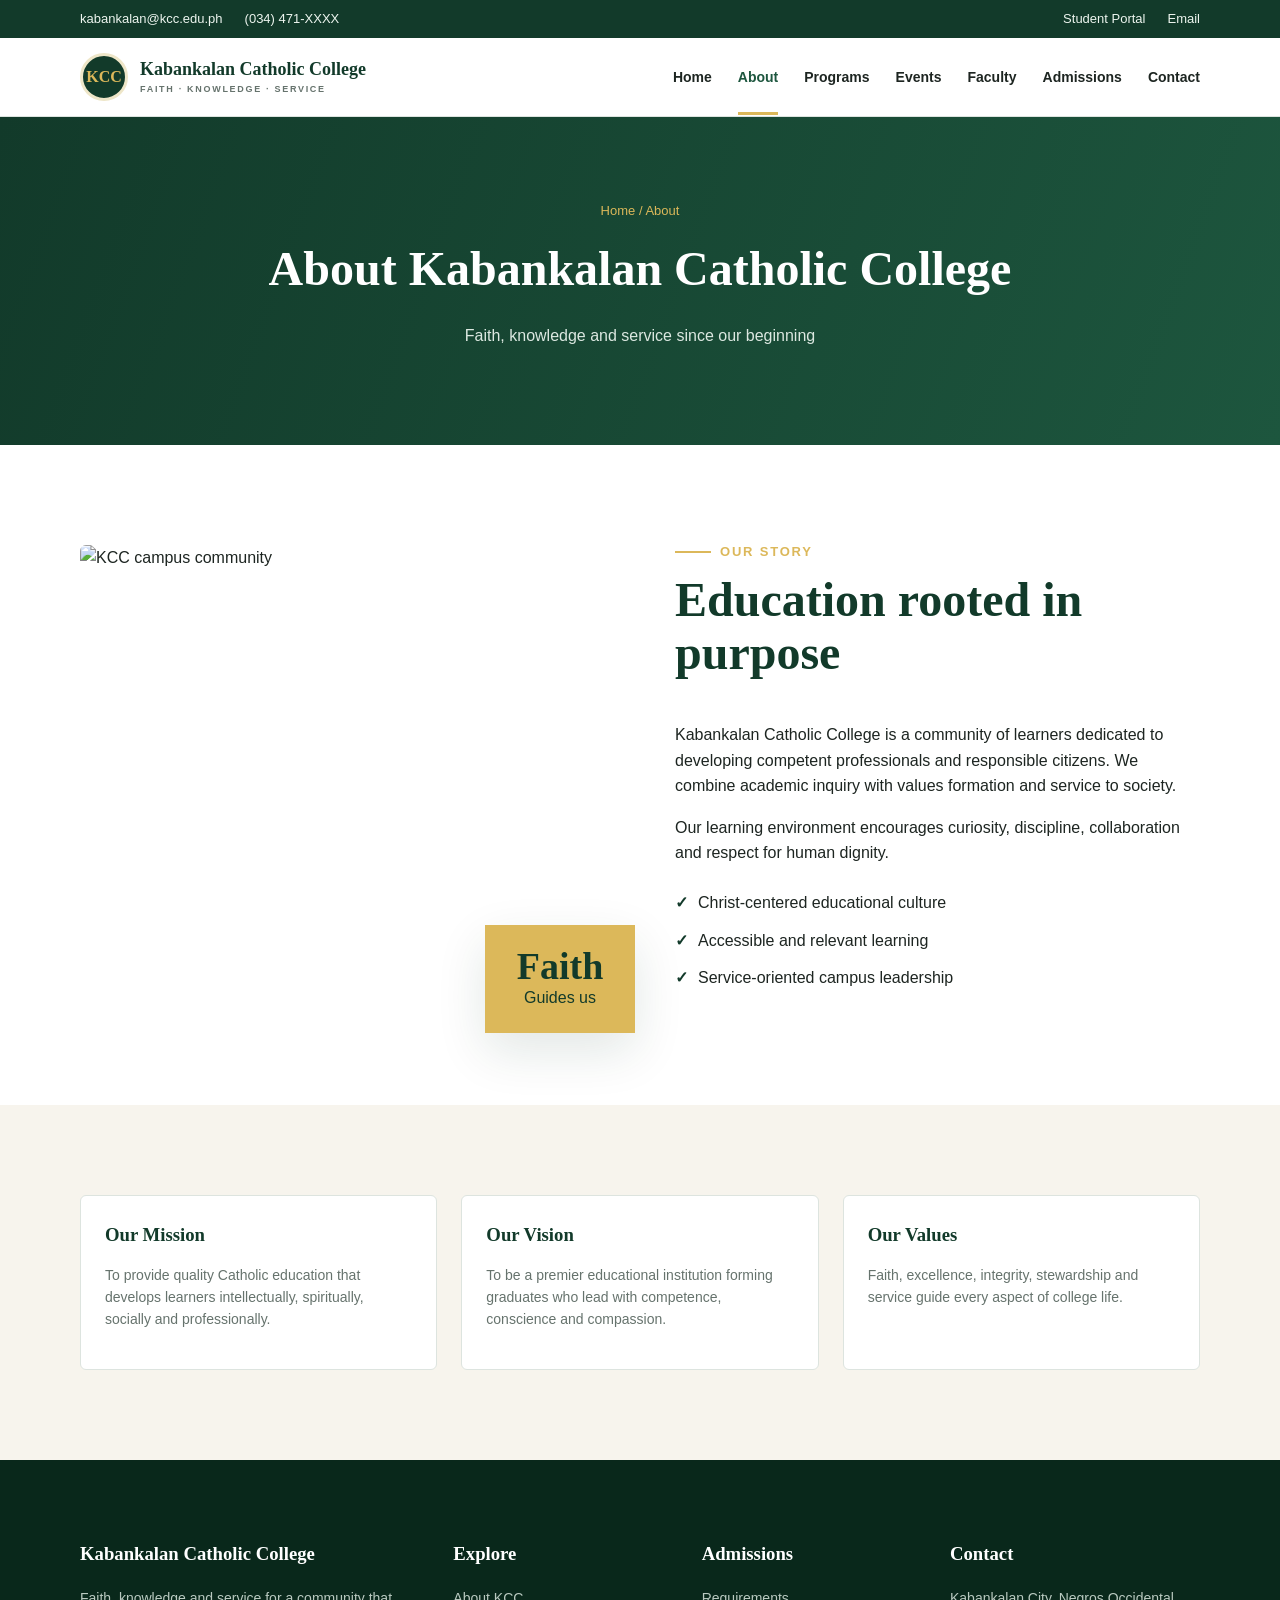
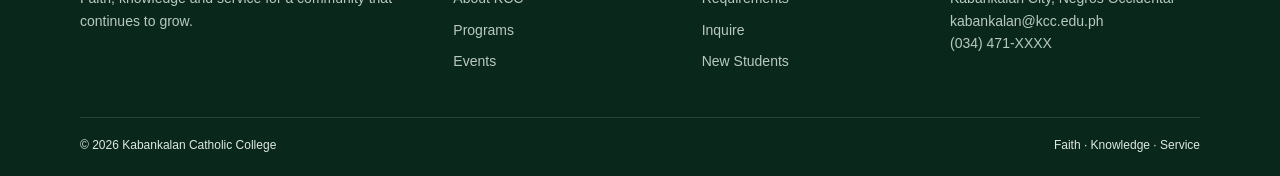
==== about.html @ 2ac7fadc "adding code" ====
<!doctype html>
<html lang="en">
<head><meta charset="utf-8"><meta name="viewport" content="width=device-width, initial-scale=1"><title>About — Kabankalan Catholic College</title><link rel="stylesheet" href="assets/style.css"></head>
<body>
<div class="topbar"><div class="container"><div class="topbar-info"><span>kabankalan@kcc.edu.ph</span><span>(034) 471-XXXX</span></div><div class="topbar-links"><a href="contact.html">Student Portal</a><a href="contact.html">Email</a></div></div></div>
<header class="site-header"><div class="container nav"><a class="brand" href="index.html"><span class="brand-mark">KCC</span><span class="brand-name">Kabankalan Catholic College<small>FAITH · KNOWLEDGE · SERVICE</small></span></a><button class="menu-toggle" aria-label="Open menu" aria-expanded="false">☰</button><nav class="nav-links"><a href="index.html">Home</a><a class="active" href="about.html">About</a><a href="course-details.html">Programs</a><a href="events.html">Events</a><a href="trainers.html">Faculty</a><a href="pricing.html">Admissions</a><a href="contact.html">Contact</a></nav></div></header>
<main>
<section class="page-hero"><div class="container"><span class="breadcrumb">Home / About</span><h1>About Kabankalan Catholic College</h1><p>Faith, knowledge and service since our beginning</p></div></section>
<section class="section"><div class="container about-grid"><div class="image-frame"><img src="https://images.unsplash.com/photo-1564981797816-1043664bf78d?auto=format&fit=crop&w=900&q=85" alt="KCC campus community"><div class="image-badge"><strong>Faith</strong>Guides us</div></div><div><div class="section-heading"><span class="eyebrow">Our story</span><h2>Education rooted in purpose</h2></div><p>Kabankalan Catholic College is a community of learners dedicated to developing competent professionals and responsible citizens. We combine academic inquiry with values formation and service to society.</p><p>Our learning environment encourages curiosity, discipline, collaboration and respect for human dignity.</p><ul class="check-list"><li>Christ-centered educational culture</li><li>Accessible and relevant learning</li><li>Service-oriented campus leadership</li></ul></div></div></section>
<section class="section section-cream"><div class="container"><div class="cards-grid"><article class="card"><div class="card-body"><h3>Our Mission</h3><p>To provide quality Catholic education that develops learners intellectually, spiritually, socially and professionally.</p></div></article><article class="card"><div class="card-body"><h3>Our Vision</h3><p>To be a premier educational institution forming graduates who lead with competence, conscience and compassion.</p></div></article><article class="card"><div class="card-body"><h3>Our Values</h3><p>Faith, excellence, integrity, stewardship and service guide every aspect of college life.</p></div></article></div></div></section>
</main>
<footer class="footer"><div class="container"><div class="footer-grid"><div><h3>Kabankalan Catholic College</h3><p>Faith, knowledge and service for a community that continues to grow.</p></div><div><h3>Explore</h3><div class="footer-links"><a href="about.html">About KCC</a><a href="course-details.html">Programs</a><a href="events.html">Events</a></div></div><div><h3>Admissions</h3><div class="footer-links"><a href="pricing.html">Requirements</a><a href="contact.html">Inquire</a><a href="starter-page.html">New Students</a></div></div><div><h3>Contact</h3><p>Kabankalan City, Negros Occidental<br>kabankalan@kcc.edu.ph<br>(034) 471-XXXX</p></div></div><div class="footer-bottom"><span>© 2026 Kabankalan Catholic College</span><span>Faith · Knowledge · Service</span></div></div></footer>
<script src="assets/main.js"></script>
</body></html>
---- assets/style.css ----
:root {
  --green: #123a2a;
  --green-2: #1d563e;
  --gold: #dcb85a;
  --cream: #f7f4ed;
  --ink: #1d2521;
  --muted: #66736d;
  --white: #fff;
  --line: #dde4df;
  --shadow: 0 18px 50px rgba(18,58,42,.12);
}

* { box-sizing: border-box; }
html { scroll-behavior: smooth; }
body {
  margin: 0;
  font-family: "Segoe UI", Arial, sans-serif;
  color: var(--ink);
  background: var(--white);
  line-height: 1.6;
}
img { max-width: 100%; display: block; }
a { color: inherit; text-decoration: none; }
.container { width: min(1120px, calc(100% - 40px)); margin-inline: auto; }

.topbar { background: var(--green); color: #edf5ef; font-size: 13px; }
.topbar .container { height: 38px; display: flex; align-items: center; justify-content: space-between; }
.topbar-info, .topbar-links { display: flex; gap: 22px; }

.site-header { position: sticky; top: 0; z-index: 20; background: rgba(255,255,255,.96); border-bottom: 1px solid var(--line); backdrop-filter: blur(12px); }
.nav { height: 78px; display: flex; align-items: center; justify-content: space-between; }
.brand { display: flex; align-items: center; gap: 12px; }
.brand-mark { width: 48px; height: 48px; display: grid; place-items: center; border-radius: 50%; background: var(--green); color: var(--gold); border: 3px solid #eee6c8; font-family: Georgia, serif; font-weight: bold; }
.brand-name { font-family: Georgia, serif; font-size: 18px; line-height: 1.15; color: var(--green); font-weight: 700; }
.brand-name small { display:block; font-family: "Segoe UI", sans-serif; font-size: 9px; letter-spacing: 1.7px; color: var(--muted); margin-top: 4px; }
.nav-links { display:flex; align-items:center; gap: 26px; font-size: 14px; font-weight: 700; }
.nav-links a { padding: 27px 0 24px; border-bottom: 3px solid transparent; }
.nav-links a:hover, .nav-links a.active { color: var(--green-2); border-bottom-color: var(--gold); }
.menu-toggle { display:none; border:0; background:none; font-size:26px; color:var(--green); }

.hero { min-height: 620px; display:flex; align-items:center; color:var(--white); background:
  linear-gradient(90deg, rgba(8,41,29,.92) 0%, rgba(10,48,34,.72) 52%, rgba(10,48,34,.28) 100%),
  url("https://images.unsplash.com/photo-1562774053-701939374585?auto=format&fit=crop&w=1800&q=85") center/cover;
}
.hero-content { max-width: 650px; padding: 70px 0; }
.eyebrow { display:inline-flex; align-items:center; gap:9px; color:var(--gold); font-size:13px; font-weight:800; letter-spacing:1.8px; text-transform:uppercase; }
.eyebrow::before { content:""; width:36px; height:2px; background:var(--gold); }
.hero h1 { margin:18px 0 18px; font-family:Georgia, serif; font-size: clamp(46px, 6vw, 72px); line-height:1.02; letter-spacing:-2px; }
.hero p { max-width:580px; font-size:18px; color:#edf3ef; }
.hero-actions { display:flex; gap:12px; margin-top:30px; }
.btn { display:inline-flex; align-items:center; justify-content:center; min-height:48px; padding:12px 22px; border-radius:4px; font-weight:800; font-size:14px; transition:.2s; }
.btn-gold { background:var(--gold); color:var(--green); }
.btn-gold:hover { background:#e8c96d; transform:translateY(-2px); }
.btn-outline { border:1px solid rgba(255,255,255,.65); color:white; }
.btn-outline:hover { background:white; color:var(--green); }

.quick-strip { background:var(--cream); border-bottom:1px solid #ebe7dd; }
.quick-grid { display:grid; grid-template-columns:repeat(4,1fr); }
.quick-item { display:flex; align-items:center; gap:13px; padding:22px 18px; border-right:1px solid #ddd8ca; }
.quick-item:first-child { border-left:1px solid #ddd8ca; }
.quick-icon { width:42px; height:42px; display:grid; place-items:center; border-radius:50%; background:var(--green); color:var(--gold); font-weight:bold; }
.quick-item strong { display:block; color:var(--green); }
.quick-item span { font-size:12px; color:var(--muted); }

.section { padding:90px 0; }
.section-cream { background:var(--cream); }
.section-heading { max-width:650px; margin-bottom:42px; }
.section-heading.center { margin-inline:auto; text-align:center; }
.section-heading.center .eyebrow { justify-content:center; }
.section-heading h2 { margin:12px 0 12px; font-family:Georgia, serif; font-size:clamp(34px,4vw,48px); line-height:1.1; color:var(--green); }
.section-heading p { color:var(--muted); }

.about-grid { display:grid; grid-template-columns:1fr 1fr; align-items:center; gap:70px; }
.image-frame { position:relative; }
.image-frame img { width:100%; height:460px; object-fit:cover; border-radius:6px; }
.image-badge { position:absolute; right:-30px; bottom:-28px; width:150px; padding:22px; background:var(--gold); color:var(--green); text-align:center; box-shadow:var(--shadow); }
.image-badge strong { display:block; font-family:Georgia, serif; font-size:38px; line-height:1; }
.check-list { padding:0; margin:24px 0; list-style:none; }
.check-list li { margin:12px 0; }
.check-list li::before { content:"✓"; margin-right:10px; color:var(--green); font-weight:900; }

.cards-grid { display:grid; grid-template-columns:repeat(3,1fr); gap:24px; }
.card { background:white; border:1px solid var(--line); border-radius:6px; overflow:hidden; transition:.25s; }
.card:hover { transform:translateY(-7px); box-shadow:var(--shadow); }
.card img { width:100%; height:220px; object-fit:cover; }
.card-body { padding:24px; }
.card-body h3 { margin:0 0 8px; font-family:Georgia, serif; color:var(--green); }
.card-body p { color:var(--muted); font-size:14px; }
.text-link { color:var(--green-2); font-weight:800; font-size:13px; }

.stats { background:var(--green); color:white; }
.stats-grid { display:grid; grid-template-columns:repeat(4,1fr); text-align:center; }
.stat { padding:42px 20px; border-right:1px solid rgba(255,255,255,.14); }
.stat:last-child { border-right:0; }
.stat strong { display:block; color:var(--gold); font-family:Georgia, serif; font-size:42px; line-height:1; }
.stat span { font-size:13px; text-transform:uppercase; letter-spacing:1px; }

.feature-grid { display:grid; grid-template-columns:repeat(3,1fr); gap:22px; }
.feature { padding:32px; border:1px solid var(--line); border-radius:6px; background:white; }
.feature-number { color:var(--gold); font-family:Georgia, serif; font-size:32px; }
.feature h3 { color:var(--green); margin:12px 0 8px; }
.feature p { color:var(--muted); font-size:14px; }

.cta { padding:60px 0; background:var(--gold); color:var(--green); }
.cta-inner { display:flex; justify-content:space-between; align-items:center; gap:30px; }
.cta h2 { margin:0; font-family:Georgia, serif; font-size:38px; }
.cta p { margin:4px 0 0; }
.cta .btn { background:var(--green); color:white; white-space:nowrap; }

.page-hero { padding:80px 0; background:linear-gradient(110deg,var(--green),var(--green-2)); color:white; text-align:center; }
.page-hero h1 { margin:8px 0 10px; font-family:Georgia, serif; font-size:48px; }
.page-hero p { color:#dce8e1; }
.breadcrumb { color:var(--gold); font-size:13px; }

.content-grid { display:grid; grid-template-columns:2fr 1fr; gap:32px; }
.main-panel, .side-panel { background:white; border:1px solid var(--line); border-radius:6px; padding:34px; }
.main-panel h2, .side-panel h3 { color:var(--green); font-family:Georgia, serif; }
.side-panel { align-self:start; background:var(--cream); }
.info-row { display:flex; justify-content:space-between; gap:12px; padding:13px 0; border-bottom:1px solid var(--line); font-size:14px; }
.info-row strong { color:var(--green); }

.contact-grid { display:grid; grid-template-columns:1fr 1fr; gap:40px; }
.form-grid { display:grid; grid-template-columns:1fr 1fr; gap:14px; }
.field { display:flex; flex-direction:column; gap:7px; }
.field.full { grid-column:1/-1; }
.field label { font-size:13px; font-weight:800; color:var(--green); }
.field input, .field textarea, .field select { width:100%; border:1px solid var(--line); border-radius:4px; padding:13px 14px; font:inherit; background:white; }
.field textarea { min-height:150px; resize:vertical; }
.contact-card { display:flex; gap:14px; padding:18px 0; border-bottom:1px solid var(--line); }
.contact-card span { width:42px; height:42px; flex:none; display:grid; place-items:center; background:var(--green); color:var(--gold); border-radius:50%; }

.footer { background:#09281b; color:#dfe9e3; padding:60px 0 20px; }
.footer-grid { display:grid; grid-template-columns:1.6fr 1fr 1fr 1.2fr; gap:40px; }
.footer h3 { color:white; font-family:Georgia, serif; }
.footer p, .footer a { color:#b9c9c0; font-size:14px; }
.footer-links { display:flex; flex-direction:column; gap:9px; }
.footer-bottom { margin-top:45px; padding-top:18px; border-top:1px solid rgba(255,255,255,.12); display:flex; justify-content:space-between; font-size:12px; }

@media (max-width:900px) {
  .topbar { display:none; }
  .menu-toggle { display:block; }
  .nav-links { display:none; position:absolute; left:0; right:0; top:78px; padding:18px 20px; background:white; box-shadow:var(--shadow); flex-direction:column; align-items:flex-start; gap:0; }
  .nav-links.open { display:flex; }
  .nav-links a { width:100%; padding:12px 0; border-bottom:1px solid var(--line); }
  .quick-grid, .stats-grid { grid-template-columns:repeat(2,1fr); }
  .about-grid, .contact-grid, .content-grid { grid-template-columns:1fr; }
  .cards-grid, .feature-grid { grid-template-columns:1fr 1fr; }
  .footer-grid { grid-template-columns:1fr 1fr; }
  .image-badge { right:15px; }
}

@media (max-width:600px) {
  .container { width:min(100% - 28px,1120px); }
  .brand-name { font-size:14px; }
  .hero { min-height:560px; }
  .hero h1 { font-size:43px; }
  .hero-actions, .cta-inner { flex-direction:column; align-items:flex-start; }
  .quick-grid, .cards-grid, .feature-grid, .stats-grid, .footer-grid { grid-template-columns:1fr; }
  .quick-item, .quick-item:first-child { border:0; border-bottom:1px solid #ddd8ca; }
  .stat { border-right:0; border-bottom:1px solid rgba(255,255,255,.14); }
  .section { padding:65px 0; }
  .image-frame img { height:350px; }
  .form-grid { grid-template-columns:1fr; }
  .field.full { grid-column:auto; }
  .footer-bottom { flex-direction:column; gap:8px; }
  .cta h2 { font-size:31px; }
}
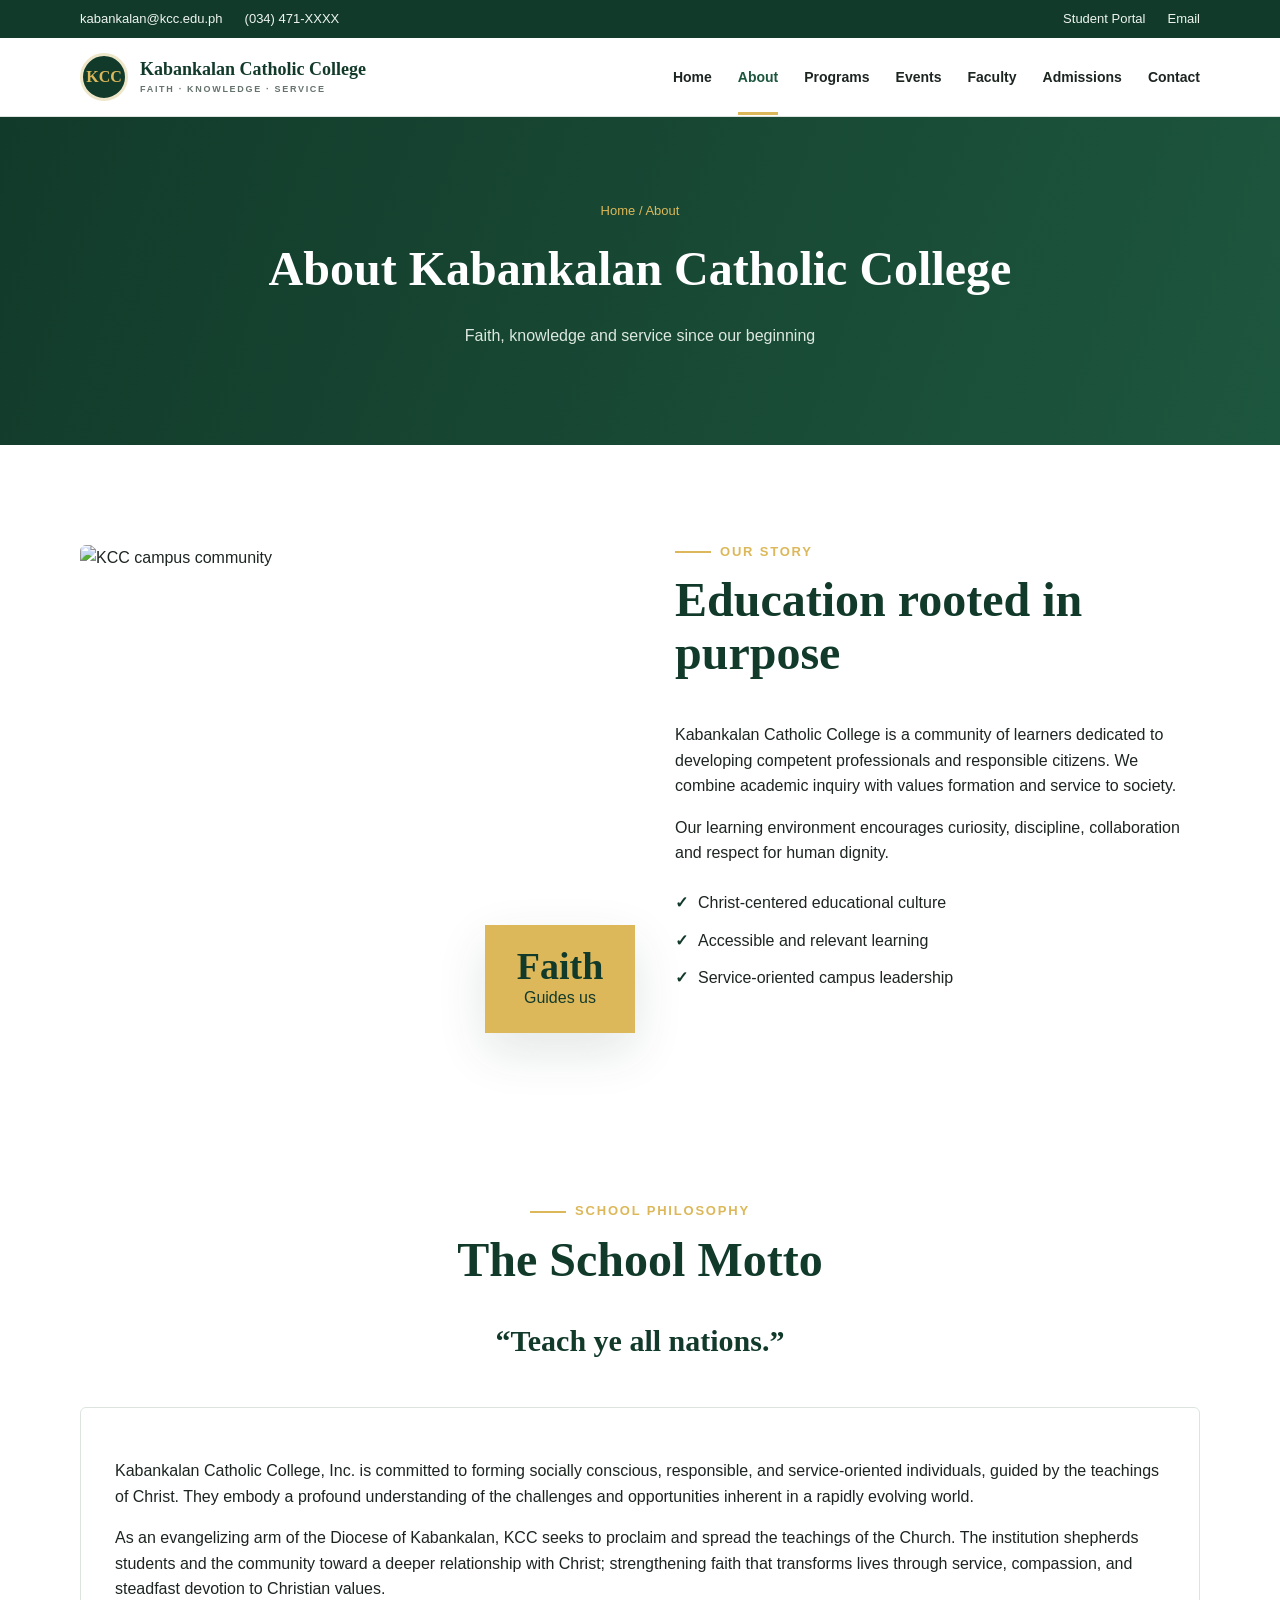
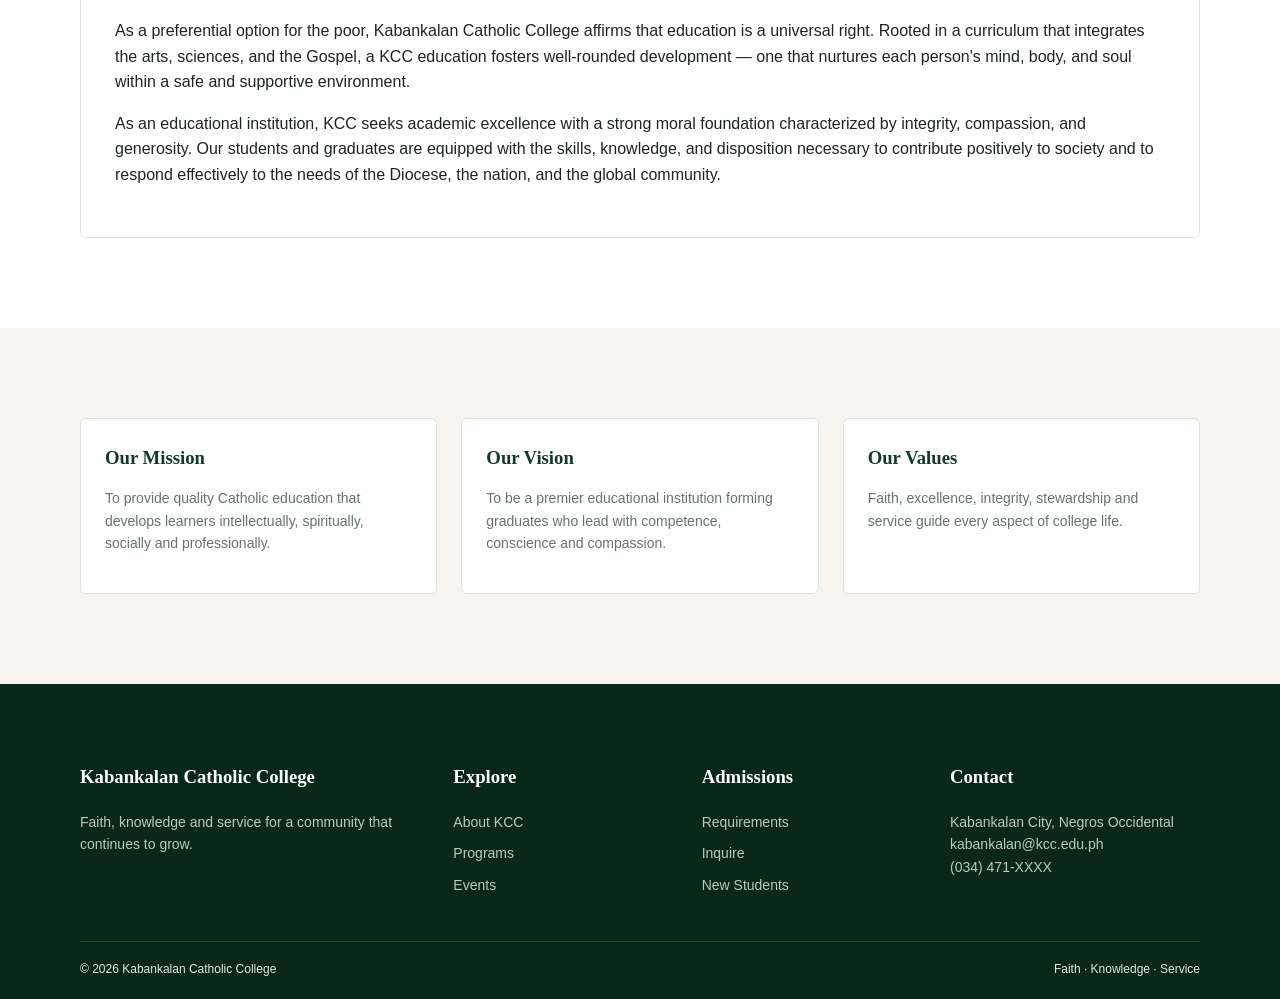
==== commit 57137919: "adding school philosophy" ====
--- a/about.html
+++ b/about.html
@@ -7,6 +7,12 @@
 <main>
 <section class="page-hero"><div class="container"><span class="breadcrumb">Home / About</span><h1>About Kabankalan Catholic College</h1><p>Faith, knowledge and service since our beginning</p></div></section>
 <section class="section"><div class="container about-grid"><div class="image-frame"><img src="https://images.unsplash.com/photo-1564981797816-1043664bf78d?auto=format&fit=crop&w=900&q=85" alt="KCC campus community"><div class="image-badge"><strong>Faith</strong>Guides us</div></div><div><div class="section-heading"><span class="eyebrow">Our story</span><h2>Education rooted in purpose</h2></div><p>Kabankalan Catholic College is a community of learners dedicated to developing competent professionals and responsible citizens. We combine academic inquiry with values formation and service to society.</p><p>Our learning environment encourages curiosity, discipline, collaboration and respect for human dignity.</p><ul class="check-list"><li>Christ-centered educational culture</li><li>Accessible and relevant learning</li><li>Service-oriented campus leadership</li></ul></div></div></section>
+<section class="section"><div class="container"><div class="section-heading center"><span class="eyebrow">School Philosophy</span><h2>The School Motto</h2><p style="font-family:Georgia,serif;font-size:30px;color:var(--green);font-weight:bold">“Teach ye all nations.”</p></div><div class="main-panel">
+<p>Kabankalan Catholic College, Inc. is committed to forming socially conscious, responsible, and service-oriented individuals, guided by the teachings of Christ. They embody a profound understanding of the challenges and opportunities inherent in a rapidly evolving world.</p>
+<p>As an evangelizing arm of the Diocese of Kabankalan, KCC seeks to proclaim and spread the teachings of the Church. The institution shepherds students and the community toward a deeper relationship with Christ; strengthening faith that transforms lives through service, compassion, and steadfast devotion to Christian values.</p>
+<p>As a preferential option for the poor, Kabankalan Catholic College affirms that education is a universal right. Rooted in a curriculum that integrates the arts, sciences, and the Gospel, a KCC education fosters well-rounded development — one that nurtures each person's mind, body, and soul within a safe and supportive environment.</p>
+<p>As an educational institution, KCC seeks academic excellence with a strong moral foundation characterized by integrity, compassion, and generosity. Our students and graduates are equipped with the skills, knowledge, and disposition necessary to contribute positively to society and to respond effectively to the needs of the Diocese, the nation, and the global community.</p>
+</div></div></section>
 <section class="section section-cream"><div class="container"><div class="cards-grid"><article class="card"><div class="card-body"><h3>Our Mission</h3><p>To provide quality Catholic education that develops learners intellectually, spiritually, socially and professionally.</p></div></article><article class="card"><div class="card-body"><h3>Our Vision</h3><p>To be a premier educational institution forming graduates who lead with competence, conscience and compassion.</p></div></article><article class="card"><div class="card-body"><h3>Our Values</h3><p>Faith, excellence, integrity, stewardship and service guide every aspect of college life.</p></div></article></div></div></section>
 </main>
 <footer class="footer"><div class="container"><div class="footer-grid"><div><h3>Kabankalan Catholic College</h3><p>Faith, knowledge and service for a community that continues to grow.</p></div><div><h3>Explore</h3><div class="footer-links"><a href="about.html">About KCC</a><a href="course-details.html">Programs</a><a href="events.html">Events</a></div></div><div><h3>Admissions</h3><div class="footer-links"><a href="pricing.html">Requirements</a><a href="contact.html">Inquire</a><a href="starter-page.html">New Students</a></div></div><div><h3>Contact</h3><p>Kabankalan City, Negros Occidental<br>kabankalan@kcc.edu.ph<br>(034) 471-XXXX</p></div></div><div class="footer-bottom"><span>© 2026 Kabankalan Catholic College</span><span>Faith · Knowledge · Service</span></div></div></footer>
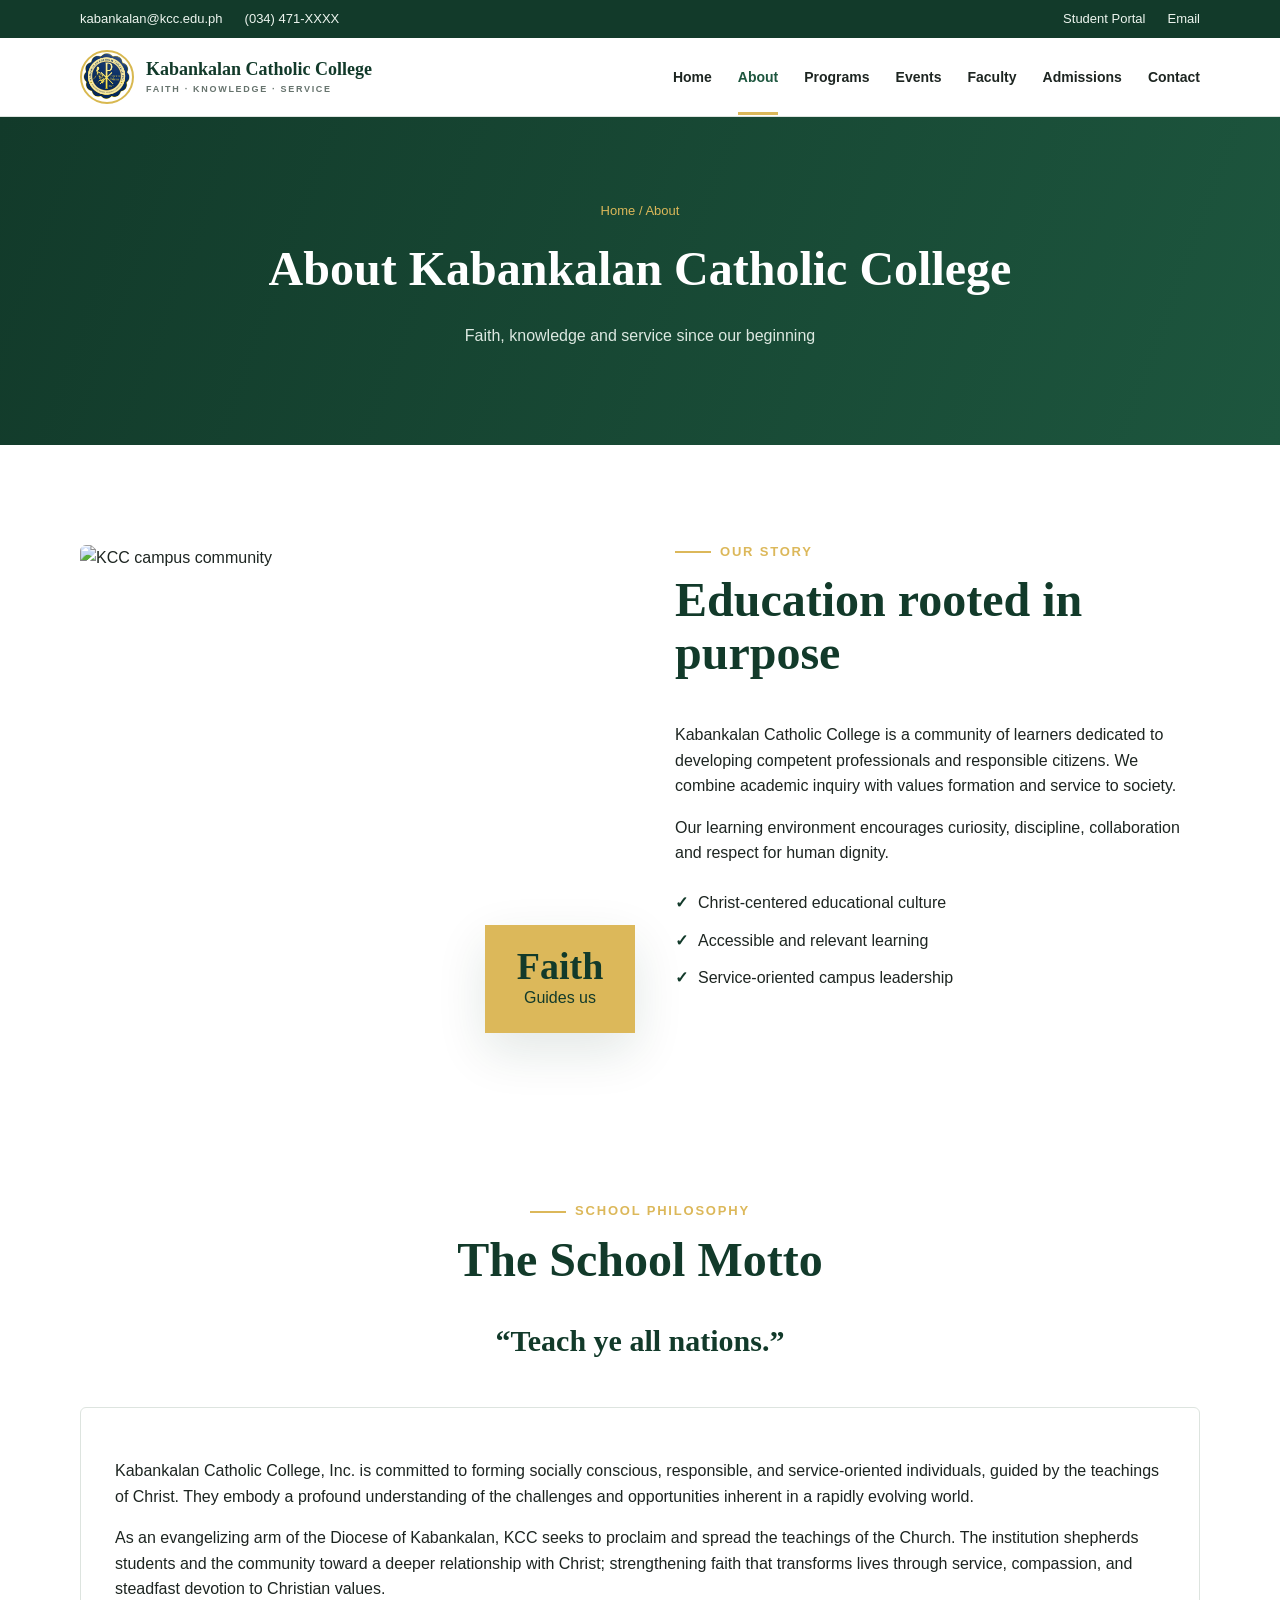
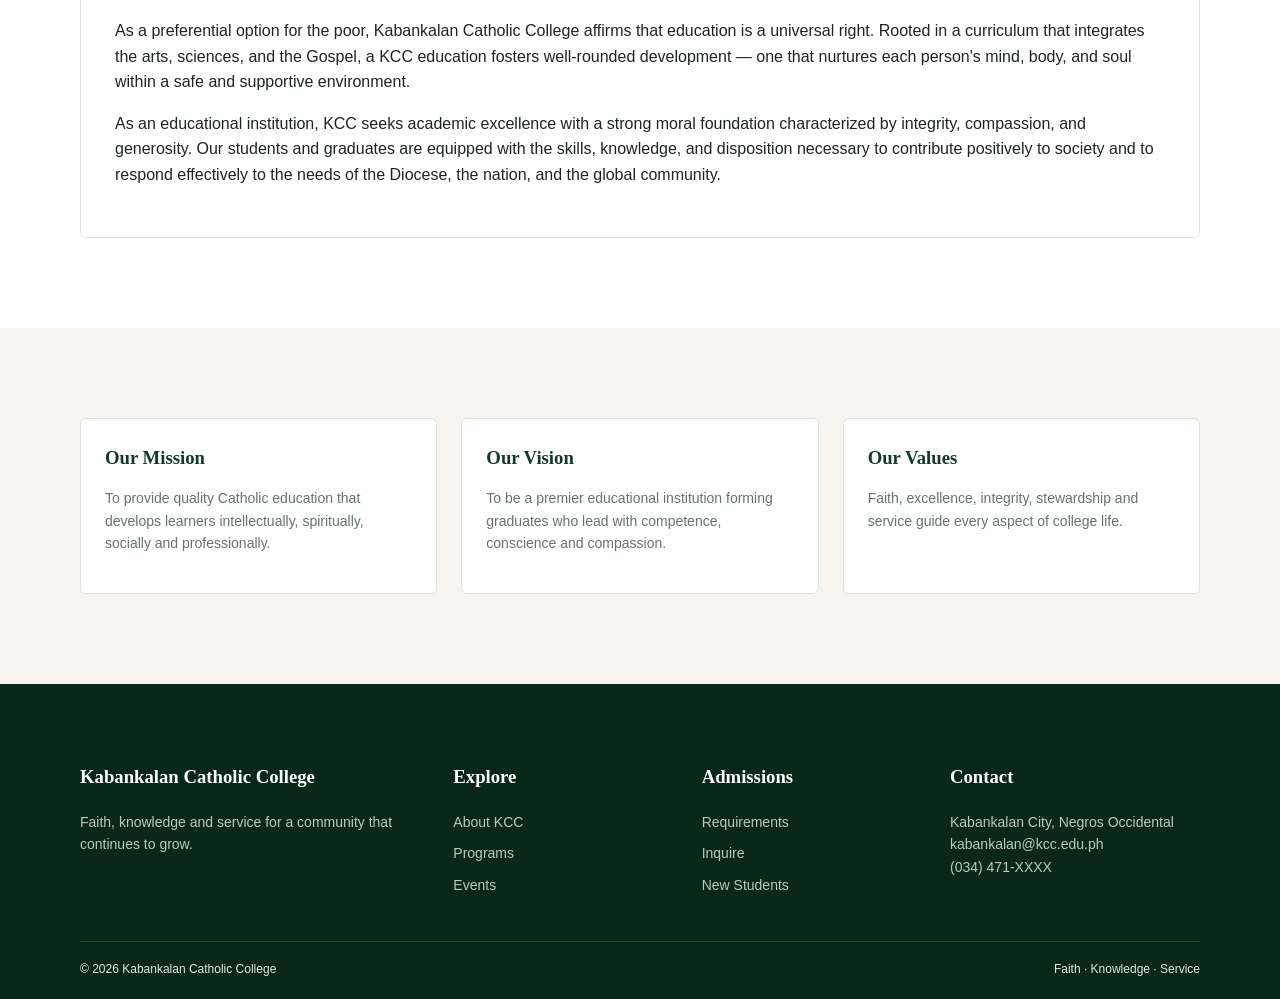
==== commit f7cddc11: "adding a logo" ====
--- a/about.html
+++ b/about.html
@@ -3,7 +3,7 @@
 <head><meta charset="utf-8"><meta name="viewport" content="width=device-width, initial-scale=1"><title>About — Kabankalan Catholic College</title><link rel="stylesheet" href="assets/style.css"></head>
 <body>
 <div class="topbar"><div class="container"><div class="topbar-info"><span>kabankalan@kcc.edu.ph</span><span>(034) 471-XXXX</span></div><div class="topbar-links"><a href="contact.html">Student Portal</a><a href="contact.html">Email</a></div></div></div>
-<header class="site-header"><div class="container nav"><a class="brand" href="index.html"><span class="brand-mark">KCC</span><span class="brand-name">Kabankalan Catholic College<small>FAITH · KNOWLEDGE · SERVICE</small></span></a><button class="menu-toggle" aria-label="Open menu" aria-expanded="false">☰</button><nav class="nav-links"><a href="index.html">Home</a><a class="active" href="about.html">About</a><a href="course-details.html">Programs</a><a href="events.html">Events</a><a href="trainers.html">Faculty</a><a href="pricing.html">Admissions</a><a href="contact.html">Contact</a></nav></div></header>
+<header class="site-header"><div class="container nav"><a class="brand" href="index.html"><span class="brand-mark" role="img" aria-label="Kabankalan Catholic College logo"></span><span class="brand-name">Kabankalan Catholic College<small>FAITH · KNOWLEDGE · SERVICE</small></span></a><button class="menu-toggle" aria-label="Open menu" aria-expanded="false">☰</button><nav class="nav-links"><a href="index.html">Home</a><a class="active" href="about.html">About</a><a href="course-details.html">Programs</a><a href="events.html">Events</a><a href="trainers.html">Faculty</a><a href="pricing.html">Admissions</a><a href="contact.html">Contact</a></nav></div></header>
 <main>
 <section class="page-hero"><div class="container"><span class="breadcrumb">Home / About</span><h1>About Kabankalan Catholic College</h1><p>Faith, knowledge and service since our beginning</p></div></section>
 <section class="section"><div class="container about-grid"><div class="image-frame"><img src="https://images.unsplash.com/photo-1564981797816-1043664bf78d?auto=format&fit=crop&w=900&q=85" alt="KCC campus community"><div class="image-badge"><strong>Faith</strong>Guides us</div></div><div><div class="section-heading"><span class="eyebrow">Our story</span><h2>Education rooted in purpose</h2></div><p>Kabankalan Catholic College is a community of learners dedicated to developing competent professionals and responsible citizens. We combine academic inquiry with values formation and service to society.</p><p>Our learning environment encourages curiosity, discipline, collaboration and respect for human dignity.</p><ul class="check-list"><li>Christ-centered educational culture</li><li>Accessible and relevant learning</li><li>Service-oriented campus leadership</li></ul></div></div></section>
--- a/assets/style.css
+++ b/assets/style.css
@@ -30,7 +30,7 @@
 .site-header { position: sticky; top: 0; z-index: 20; background: rgba(255,255,255,.96); border-bottom: 1px solid var(--line); backdrop-filter: blur(12px); }
 .nav { height: 78px; display: flex; align-items: center; justify-content: space-between; }
 .brand { display: flex; align-items: center; gap: 12px; }
-.brand-mark { width: 48px; height: 48px; display: grid; place-items: center; border-radius: 50%; background: var(--green); color: var(--gold); border: 3px solid #eee6c8; font-family: Georgia, serif; font-weight: bold; }
+.brand-mark { width: 54px; height: 54px; flex: none; display: grid; place-items: center; border-radius: 50%; background: #fff url("kcc-logo.png") center/cover no-repeat; border: 2px solid #d8b84f; font-size: 0; }
 .brand-name { font-family: Georgia, serif; font-size: 18px; line-height: 1.15; color: var(--green); font-weight: 700; }
 .brand-name small { display:block; font-family: "Segoe UI", sans-serif; font-size: 9px; letter-spacing: 1.7px; color: var(--muted); margin-top: 4px; }
 .nav-links { display:flex; align-items:center; gap: 26px; font-size: 14px; font-weight: 700; }
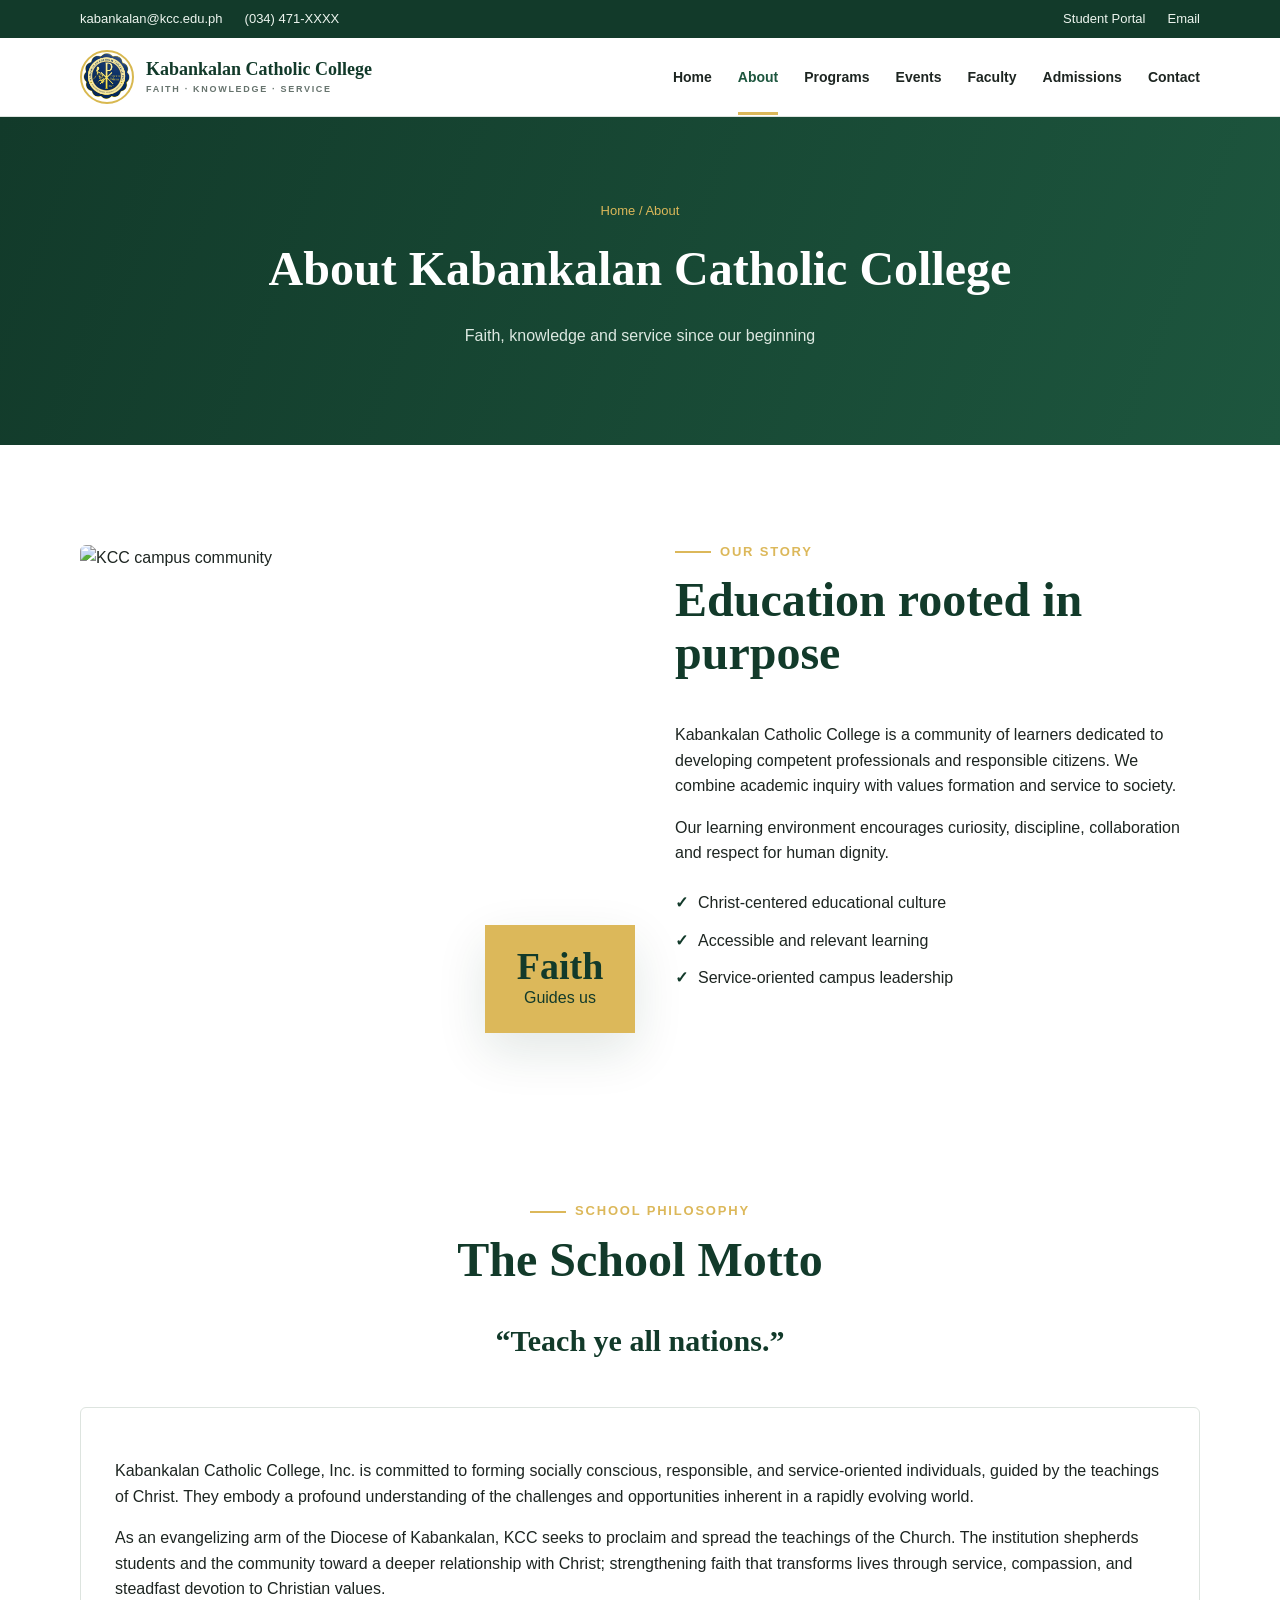
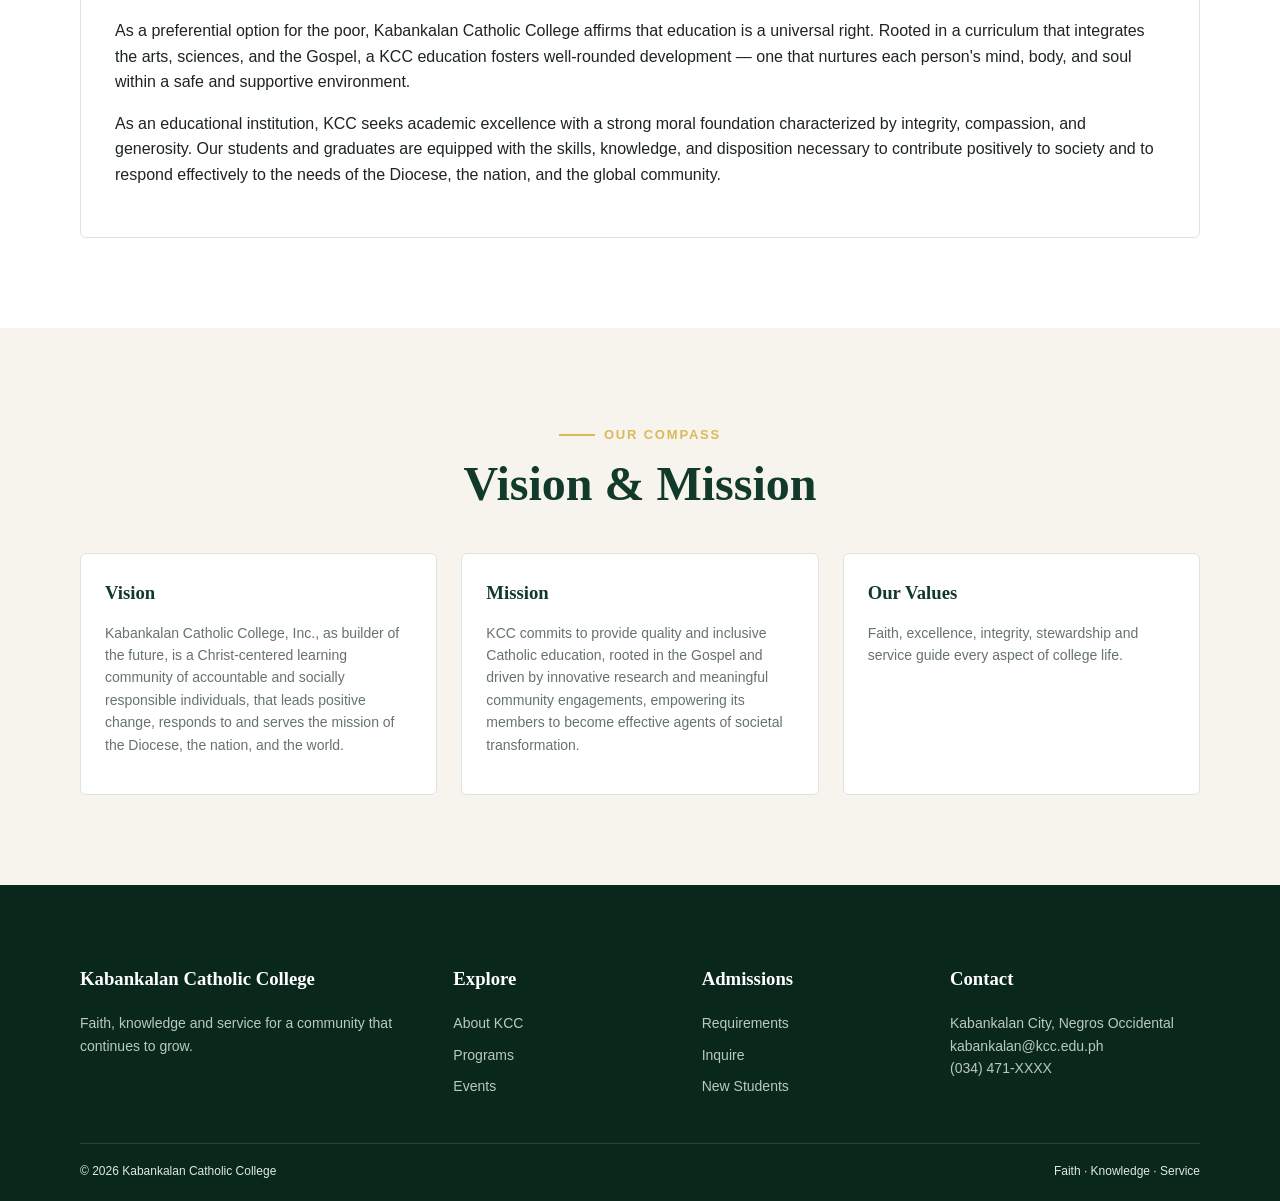
==== commit d6102086: "adding mission and vision" ====
--- a/about.html
+++ b/about.html
@@ -13,7 +13,13 @@
 <p>As a preferential option for the poor, Kabankalan Catholic College affirms that education is a universal right. Rooted in a curriculum that integrates the arts, sciences, and the Gospel, a KCC education fosters well-rounded development — one that nurtures each person's mind, body, and soul within a safe and supportive environment.</p>
 <p>As an educational institution, KCC seeks academic excellence with a strong moral foundation characterized by integrity, compassion, and generosity. Our students and graduates are equipped with the skills, knowledge, and disposition necessary to contribute positively to society and to respond effectively to the needs of the Diocese, the nation, and the global community.</p>
 </div></div></section>
-<section class="section section-cream"><div class="container"><div class="cards-grid"><article class="card"><div class="card-body"><h3>Our Mission</h3><p>To provide quality Catholic education that develops learners intellectually, spiritually, socially and professionally.</p></div></article><article class="card"><div class="card-body"><h3>Our Vision</h3><p>To be a premier educational institution forming graduates who lead with competence, conscience and compassion.</p></div></article><article class="card"><div class="card-body"><h3>Our Values</h3><p>Faith, excellence, integrity, stewardship and service guide every aspect of college life.</p></div></article></div></div></section>
+<section class="section section-cream"><div class="container">
+<div class="section-heading center"><span class="eyebrow">Our Compass</span><h2>Vision &amp; Mission</h2></div>
+<div class="cards-grid">
+<article class="card"><div class="card-body"><h3>Vision</h3><p>Kabankalan Catholic College, Inc., as builder of the future, is a Christ-centered learning community of accountable and socially responsible individuals, that leads positive change, responds to and serves the mission of the Diocese, the nation, and the world.</p></div></article>
+<article class="card"><div class="card-body"><h3>Mission</h3><p>KCC commits to provide quality and inclusive Catholic education, rooted in the Gospel and driven by innovative research and meaningful community engagements, empowering its members to become effective agents of societal transformation.</p></div></article>
+<article class="card"><div class="card-body"><h3>Our Values</h3><p>Faith, excellence, integrity, stewardship and service guide every aspect of college life.</p></div></article>
+</div></div></section>
 </main>
 <footer class="footer"><div class="container"><div class="footer-grid"><div><h3>Kabankalan Catholic College</h3><p>Faith, knowledge and service for a community that continues to grow.</p></div><div><h3>Explore</h3><div class="footer-links"><a href="about.html">About KCC</a><a href="course-details.html">Programs</a><a href="events.html">Events</a></div></div><div><h3>Admissions</h3><div class="footer-links"><a href="pricing.html">Requirements</a><a href="contact.html">Inquire</a><a href="starter-page.html">New Students</a></div></div><div><h3>Contact</h3><p>Kabankalan City, Negros Occidental<br>kabankalan@kcc.edu.ph<br>(034) 471-XXXX</p></div></div><div class="footer-bottom"><span>© 2026 Kabankalan Catholic College</span><span>Faith · Knowledge · Service</span></div></div></footer>
 <script src="assets/main.js"></script>
